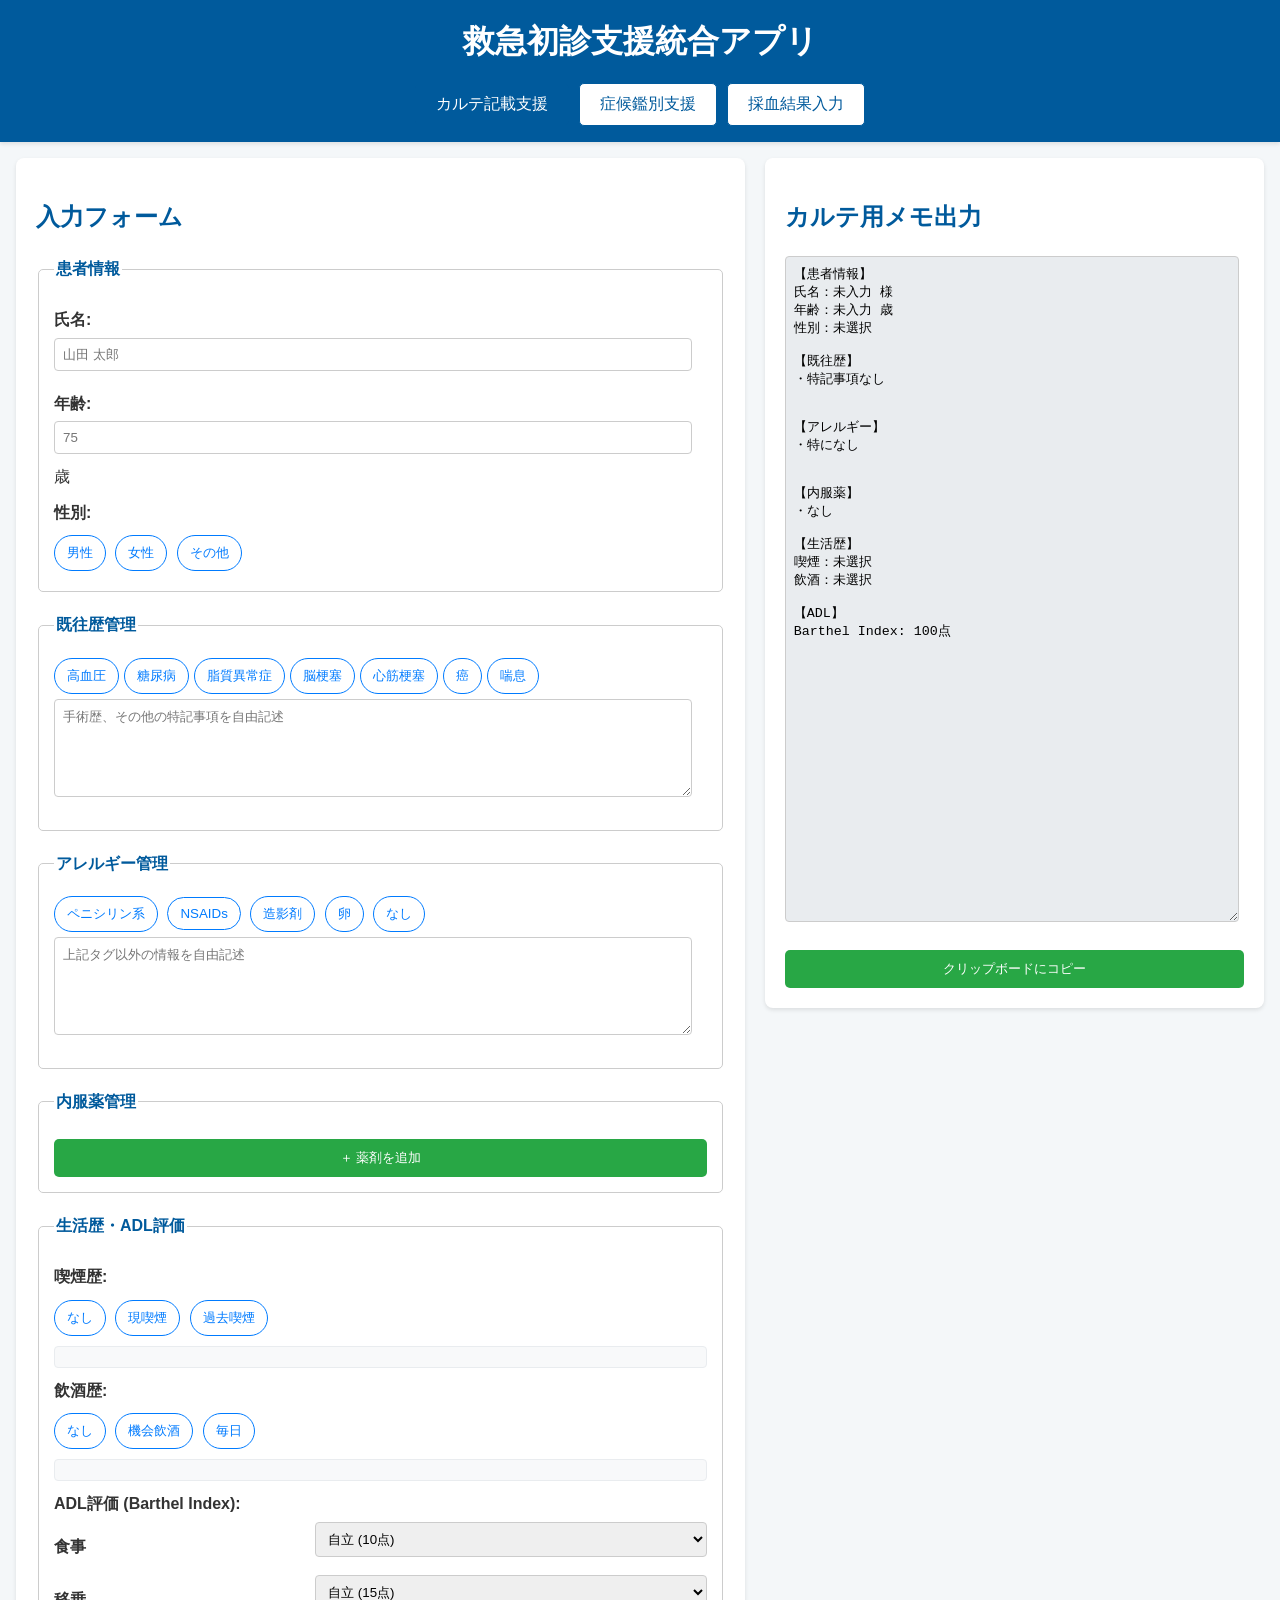
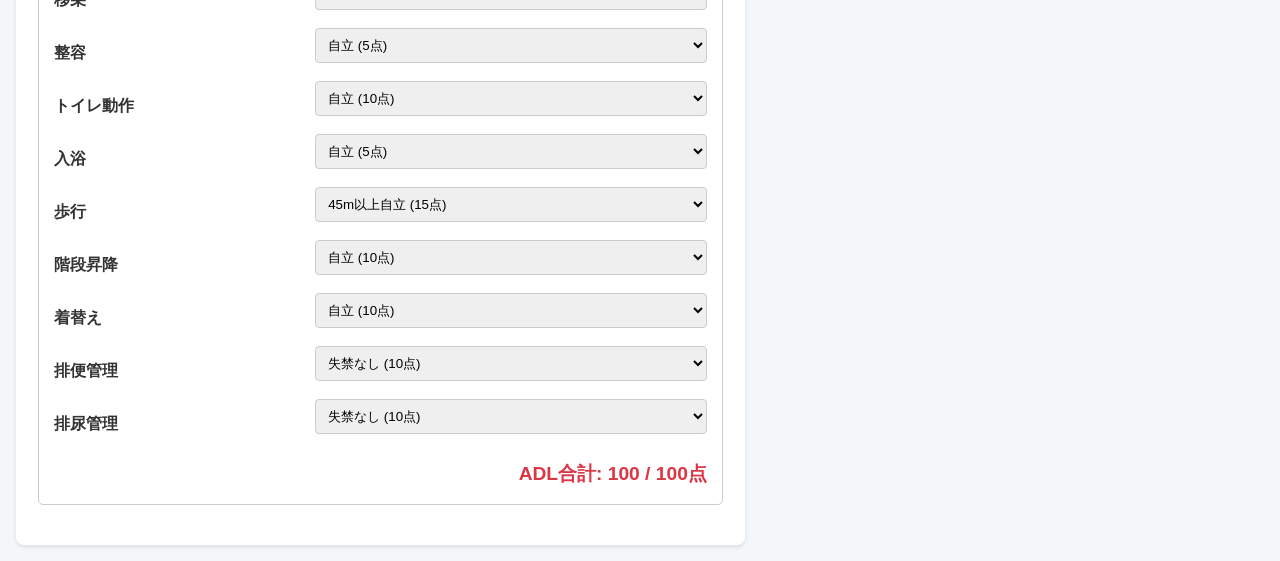
==== index.html @ 2b0d26b8 "Integrated" ====
<!DOCTYPE html>
<html lang="ja">
<head>
    <meta charset="UTF-8">
    <meta name="viewport" content="width=device-width, initial-scale=1.0">
    <title>救急初診支援統合アプリ</title>
    <link rel="stylesheet" href="style.css">
</head>
<body>
    <header class="app-header">
        <h1>救急初診支援統合アプリ</h1>
        <nav id="app-nav">
            <button class="nav-button active" data-target="app1">カルテ記載支援</button>
            <button class="nav-button" data-target="app2">症候鑑別支援</button>
            <button class="nav-button" data-target="app3">採血結果入力</button>
        </nav>
    </header>

    <main id="app-container">
        <div id="app1" class="app-content active">
            <div class="container-app1">
                <div class="input-panel">
                    <h2>入力フォーム</h2>
                    <fieldset id="patient-info">
                        <legend>患者情報</legend>
                        <label for="name">氏名:</label>
                        <input type="text" id="name" placeholder="山田 太郎">
                        <label for="age">年齢:</label>
                        <input type="number" id="age" placeholder="75"> 歳
                        <label>性別:</label>
                        <div id="gender" class="button-group">
                            <button data-value="男性">男性</button>
                            <button data-value="女性">女性</button>
                            <button data-value="その他">その他</button>
                        </div>
                    </fieldset>
                    <fieldset id="medical-history">
                        <legend>既往歴管理</legend>
                        <div id="history-tags" class="button-group"></div>
                        <textarea id="surgery-history" placeholder="手術歴、その他の特記事項を自由記述"></textarea>
                    </fieldset>
                    <fieldset id="allergies">
                        <legend>アレルギー管理</legend>
                        <div id="allergy-tags" class="button-group">
                            <button data-value="ペニシリン系">ペニシリン系</button>
                            <button data-value="NSAIDs">NSAIDs</button>
                            <button data-value="造影剤">造影剤</button>
                            <button data-value="卵">卵</button>
                            <button data-value="なし">なし</button>
                        </div>
                        <textarea id="other-allergies" placeholder="上記タグ以外の情報を自由記述"></textarea>
                    </fieldset>
                    <fieldset id="medication">
                        <legend>内服薬管理</legend>
                        <div id="med-suggestion-tags" class="button-group"></div>
                        <div id="medication-list"></div>
                        <button id="add-med-row" class="add-button">＋ 薬剤を追加</button>
                    </fieldset>
                    <fieldset id="lifestyle">
                        <legend>生活歴・ADL評価</legend>
                        <label>喫煙歴:</label>
                        <div id="smoking-status" class="button-group">
                            <button data-value="なし">なし</button>
                            <button data-value="現喫煙">現喫煙</button>
                            <button data-value="過去喫煙">過去喫煙</button>
                        </div>
                        <div id="smoking-details" class="details-area"></div>
                        <label>飲酒歴:</label>
                        <div id="drinking-status" class="button-group">
                            <button data-value="なし">なし</button>
                            <button data-value="機会飲酒">機会飲酒</button>
                            <button data-value="毎日">毎日</button>
                        </div>
                        <div id="drinking-details" class="details-area"></div>
                        <label>ADL評価 (Barthel Index):</label>
                        <div id="adl-assessment"></div>
                        <div id="adl-score" class="score-display">ADL合計: 0 / 100点</div>
                    </fieldset>
                </div>
                <div class="output-panel">
                    <h2>カルテ用メモ出力</h2>
                    <textarea id="output-memo" readonly></textarea>
                    <button id="copy-button-app1">クリップボードにコピー</button>
                </div>
            </div>
        </div>

        <div id="app2" class="app-content">
             <main class="container-app2">
                <div class="controls">
                    <label for="symptom-select">症候を選択してください (複数選択可: Ctrl/Cmd or Shift):</label>
                    <select name="symptoms" id="symptom-select" multiple></select>
                </div>
                <div id="selected-keywords-container">
                    <strong>選択済みキーワード:</strong>
                    <div id="selected-keywords-tags"></div>
                </div>
                <div id="results-container">
                    <p>データを読み込んでいます...</p>
                </div>
                <div id="record-copy-area">
                    <h2>記録・コピー用テキスト</h2>
                    <textarea id="copy-textarea" readonly placeholder="症候や鑑別疾患を選択すると、内容がここに記録されます。"></textarea>
                    <button id="copy-button-app2">クリップボードにコピー</button>
                </div>
            </main>
        </div>

        <div id="app3" class="app-content">
            <div class="container-app3">
                <form id="input-form">
                    <h2>基本情報</h2>
                    <div class="form-group basic-info">
                        <div>
                            <label for="patient-id">患者ID</label>
                            <input type="text" id="patient-id">
                        </div>
                        <div>
                            <label for="test-date">検査日</label>
                            <input type="date" id="test-date">
                        </div>
                    </div>
                    <div id="test-items-container"></div>
                    <div class="form-group">
                        <label for="memo">メモ</label>
                        <textarea id="memo" rows="3"></textarea>
                    </div>
                    <button type="submit" class="save-button">保存する</button>
                </form>
                <hr>
                <h2>保存済みデータ一覧</h2>
                <div id="data-list"></div>
            </div>
        </div>
    </main>

    <script src="main.js"></script>
</body>
</html>
---- style.css ----
/* General Styles */
:root {
    --primary-color: #005a9c;
    --border-color: #ddd;
    --bg-color: #f4f7f9;
}

body {
    font-family: -apple-system, BlinkMacSystemFont, "Segoe UI", Roboto, "Helvetica Neue", Arial, sans-serif, 'Hiragino Kaku Gothic ProN', 'Hiragino Sans', Meiryo;
    line-height: 1.6;
    color: #333;
    background-color: var(--bg-color);
    margin: 0;
}

.app-header {
    background-color: var(--primary-color);
    color: white;
    padding: 1rem;
    text-align: center;
    box-shadow: 0 2px 4px rgba(0,0,0,0.1);
}

.app-header h1 {
    margin: 0 0 1rem 0;
}

nav#app-nav {
    display: flex;
    justify-content: center;
    gap: 10px;
}

.nav-button {
    background-color: #fff;
    color: var(--primary-color);
    border: 1px solid var(--primary-color);
    padding: 10px 20px;
    border-radius: 5px;
    cursor: pointer;
    font-size: 1em;
    transition: background-color 0.3s, color 0.3s;
}

.nav-button:hover, .nav-button.active {
    background-color: var(--primary-color);
    color: #fff;
}

main#app-container {
    padding: 1rem;
    max-width: 1400px;
    margin: 0 auto;
}

.app-content {
    display: none;
    animation: fadeIn 0.5s;
}

.app-content.active {
    display: block;
}

@keyframes fadeIn {
    from { opacity: 0; }
    to { opacity: 1; }
}

/* App 1: カルテ記載支援 */
#app1 h1, #app1 h2 {
    color: #005a9c;
}

#app1 .container-app1 {
    display: flex;
    gap: 20px;
}

#app1 .input-panel, #app1 .output-panel {
    background: #fff;
    padding: 20px;
    border-radius: 8px;
    box-shadow: 0 2px 4px rgba(0,0,0,0.1);
}

#app1 .input-panel {
    width: 60%;
}

#app1 .output-panel {
    width: 40%;
    position: sticky;
    top: 20px;
    height: 90vh;
}

#app1 fieldset {
    border: 1px solid #ccc;
    border-radius: 5px;
    margin-bottom: 20px;
    padding: 15px;
}

#app1 legend {
    font-weight: bold;
    color: #005a9c;
}

#app1 label {
    display: block;
    margin: 10px 0 5px;
    font-weight: bold;
}

#app1 input[type="text"], #app1 input[type="number"], #app1 textarea, #app1 select {
    width: 95%;
    padding: 8px;
    border: 1px solid #ccc;
    border-radius: 4px;
    margin-bottom: 10px;
}

#app1 textarea {
    min-height: 80px;
    resize: vertical;
}

#app1 #output-memo {
    width: 95%;
    height: 80%;
    white-space: pre-wrap;
    background-color: #e9ecef;
}

#app1 .button-group button {
    padding: 8px 12px;
    margin: 5px 5px 5px 0;
    border: 1px solid #007bff;
    background-color: #fff;
    color: #007bff;
    border-radius: 20px;
    cursor: pointer;
    transition: background-color 0.2s, color 0.2s;
}

#app1 .button-group button.active {
    background-color: #007bff;
    color: #fff;
}

#app1 #copy-button-app1, #app1 .add-button, #app1 .delete-button {
    display: block;
    width: 100%;
    padding: 10px;
    background-color: #28a745;
    color: white;
    border: none;
    border-radius: 5px;
    cursor: pointer;
    text-align: center;
    margin-top: 10px;
}

#app1 .delete-button {
    background-color: #dc3545;
    padding: 5px 10px;
    width: auto;
}

#app1 #copy-button-app1:hover {
    background-color: #218838;
}

#app1 .med-row {
    display: flex;
    gap: 10px;
    align-items: center;
    margin-bottom: 10px;
}
#app1 .med-row input {
    flex-grow: 1;
}

#app1 .details-area {
    padding: 10px;
    background-color: #f8f9fa;
    border: 1px solid #e9ecef;
    border-radius: 4px;
    margin-top: 5px;
}

#app1 .adl-item {
    display: flex;
    justify-content: space-between;
    align-items: center;
    margin-bottom: 8px;
}
#app1 .adl-item select {
    width: 60%;
}

#app1 .score-display {
    text-align: right;
    font-size: 1.2em;
    font-weight: bold;
    margin-top: 15px;
    color: #dc3545;
}


/* App 2: 症候鑑別支援 */
#app2 {
    --secondary-color: #f0f8ff;
    --highlight-bg: #ffd700;
    --highlight-text: #000;
    --tag-bg: #e0e0e0;
    --pinned-color: #ff4500;
    --chief-complaint-color: #d32f2f;
}

#app2 .container-app2 {
    padding: 1rem;
}

#app2 .controls {
    margin-bottom: 1rem;
    background: white;
    padding: 1rem;
    border-radius: 8px;
    box-shadow: 0 2px 4px rgba(0,0,0,0.1);
}

#app2 .controls label {
    display: block;
    margin-bottom: 0.5rem;
    font-weight: bold;
}

#app2 #symptom-select {
    width: 100%;
    padding: 0.5rem;
    border: 1px solid var(--border-color);
    border-radius: 4px;
    min-height: 100px;
}

#app2 #selected-keywords-container {
    margin-bottom: 1rem;
    padding: 1rem;
    background: var(--secondary-color);
    border-radius: 8px;
    border: 1px solid #e0e8f0;
}

#app2 #selected-keywords-container strong {
    display: block;
    margin-bottom: 0.5rem;
}

#app2 #selected-keywords-tags {
    display: flex;
    flex-wrap: wrap;
    gap: 0.5rem;
}

#app2 .keyword-tag {
    background-color: var(--tag-bg);
    color: #333;
    padding: 0.3rem 0.7rem;
    border-radius: 15px;
    font-size: 0.9em;
    cursor: pointer;
    transition: background-color 0.2s;
}

#app2 .keyword-tag:hover {
    background-color: #c7c7c7;
}

#app2 .keyword-tag .remove-tag::before {
    content: ' ×';
    font-weight: bold;
    margin-left: 4px;
}

#app2 #results-container {
    display: flex;
    flex-wrap: wrap;
    gap: 1rem;
}

#app2 .symptom-group {
    background: white;
    border: 1px solid var(--border-color);
    border-radius: 8px;
    padding: 1rem;
    box-shadow: 0 2px 4px rgba(0,0,0,0.1);
    flex: 1 1 100%;
    transition: border-color 0.3s;
}

#app2 .symptom-group.primary {
    border: 2px solid var(--chief-complaint-color);
}

#app2 .symptom-group h2 {
    color: var(--primary-color);
    border-bottom: 2px solid var(--primary-color);
    padding-bottom: 0.5rem;
    margin-top: 0;
    display: flex;
    align-items: center;
    justify-content: space-between;
}

#app2 .primary-badge {
    background-color: var(--chief-complaint-color);
    color: white;
    font-size: 0.75rem;
    font-weight: bold;
    padding: 0.2rem 0.6rem;
    border-radius: 10px;
    margin-left: 1rem;
}

#app2 .disease-card {
    border: 1px solid #e0e0e0;
    border-radius: 6px;
    padding: 1rem;
    margin-bottom: 1rem;
    position: relative;
    transition: border-color 0.3s;
}

#app2 .disease-card.pinned {
    border-color: var(--pinned-color);
    border-width: 1.5px;
}

#app2 .disease-card-header {
    display: flex;
    align-items: center;
    gap: 0.5rem;
}

#app2 .disease-card h3 {
    margin: 0;
    flex-grow: 1;
}

#app2 .disease-card-header .pin-button {
    position: static;
    font-size: 1.2rem;
    order: 2;
}

#app2 .diagnosis-checkbox {
    width: 1.2rem;
    height: 1.2rem;
    cursor: pointer;
    order: 0;
}

#app2 .disease-card h4 {
    margin-top: 1rem;
    margin-bottom: 0.5rem;
    color: #555;
    border-left: 4px solid var(--border-color);
    padding-left: 8px;
}

#app2 .clickable-keyword {
    cursor: pointer;
    padding: 2px;
    border-radius: 3px;
    transition: background-color 0.2s, color 0.2s;
}

#app2 .clickable-keyword.highlighted {
    background-color: var(--highlight-bg);
    color: var(--highlight-text);
    font-weight: bold;
}

#app2 .pin-button {
    background: none;
    border: none;
    cursor: pointer;
    color: #ccc;
    transition: color 0.2s, transform 0.2s;
}

#app2 .pin-button:hover {
    transform: scale(1.2);
}

#app2 .pin-button.pinned {
    color: var(--pinned-color);
}

#app2 #record-copy-area {
    margin-top: 2rem;
    background-color: #fff;
    padding: 1.5rem;
    border-radius: 8px;
    border: 1px solid var(--border-color);
    box-shadow: 0 2px 4px rgba(0,0,0,0.1);
}

#app2 #record-copy-area h2 {
    margin-top: 0;
    color: var(--primary-color);
}

#app2 #copy-textarea {
    width: 100%;
    height: 200px;
    padding: 0.5rem;
    border: 1px solid var(--border-color);
    border-radius: 4px;
    font-family: 'Courier New', Courier, monospace;
    font-size: 0.9em;
    white-space: pre-wrap;
    background-color: #f9f9f9;
}

#app2 #copy-button-app2 {
    display: block;
    margin-top: 1rem;
    padding: 0.7rem 1.5rem;
    border: none;
    background-color: var(--primary-color);
    color: white;
    font-size: 1rem;
    font-weight: bold;
    border-radius: 4px;
    cursor: pointer;
    transition: background-color 0.2s;
}

#app2 #copy-button-app2:hover {
    background-color: #004a8c;
}

/* App 3: 採血結果入力 */
#app3 {
    --danger-color: #dc3545;
    --highlight-color: #fff3cd;
}
#app3 .container-app3 {
    max-width: 800px;
    margin: 0 auto;
    background: #fff;
    padding: 20px 30px;
    border-radius: 8px;
    box-shadow: 0 2px 10px rgba(0,0,0,0.1);
}

#app3 h2 {
    color: #333;
    border-bottom: 2px solid var(--primary-color);
    padding-bottom: 10px;
    margin-bottom: 20px;
}
#app3 .form-group {
    margin-bottom: 15px;
}
#app3 .basic-info {
    display: flex;
    gap: 20px;
}
#app3 label {
    display: block;
    font-weight: bold;
    margin-bottom: 5px;
}
#app3 input[type="text"],
#app3 input[type="date"],
#app3 input[type="number"],
#app3 textarea {
    width: 100%;
    padding: 8px;
    border: 1px solid var(--border-color);
    border-radius: 4px;
    box-sizing: border-box;
    transition: border-color 0.2s;
}
#app3 input:focus, #app3 textarea:focus {
    outline: none;
    border-color: var(--primary-color);
}
#app3 input.abnormal {
    color: var(--danger-color);
    font-weight: bold;
    background-color: var(--highlight-color);
}
#app3 .save-button {
    display: inline-block;
    background-color: var(--primary-color);
    color: #fff;
    padding: 10px 20px;
    border: none;
    border-radius: 4px;
    cursor: pointer;
    font-size: 1em;
    transition: background-color 0.2s;
}
#app3 .save-button:hover {
    background-color: #0056b3;
}
#app3 .category-grid {
    display: grid;
    grid-template-columns: repeat(auto-fill, minmax(120px, 1fr));
    gap: 15px;
    margin-bottom: 20px;
}
#app3 .item-group {
    display: flex;
    flex-direction: column;
}
#app3 .reference-value {
    font-size: 0.8em;
    color: #666;
    text-align: center;
    margin-top: 2px;
}
#app3 .accordion-header {
    background-color: #f1f1f1;
    cursor: pointer;
    padding: 12px;
    width: 100%;
    border: none;
    text-align: left;
    outline: none;
    font-size: 1.1em;
    font-weight: bold;
    transition: background-color 0.2s;
    margin-top: 20px;
    border-radius: 4px;
}
#app3 .accordion-header:hover {
    background-color: #e0e0e0;
}
#app3 .accordion-header::before {
    content: '▶ ';
    font-size: 0.9em;
    transition: transform 0.2s;
}
#app3 .accordion-header.active::before {
    transform: rotate(90deg);
}
#app3 .accordion-content {
    padding: 18px;
    background-color: white;
    max-height: 0;
    overflow: hidden;
    transition: max-height 0.2s ease-out;
    border-left: 1px solid var(--border-color);
    border-right: 1px solid var(--border-color);
    border-bottom: 1px solid var(--border-color);
}
#app3 .data-record {
    border: 1px solid var(--border-color);
    border-radius: 5px;
    padding: 15px;
    margin-bottom: 15px;
    position: relative;
}
#app3 .data-record h3 {
    margin-top: 0;
    font-size: 1.1em;
}
#app3 .data-record-grid {
    display: grid;
    grid-template-columns: repeat(auto-fit, minmax(200px, 1fr));
    gap: 10px;
}
#app3 .delete-button {
    position: absolute;
    top: 10px;
    right: 10px;
    background: var(--danger-color);
    color: white;
    border: none;
    border-radius: 50%;
    width: 24px;
    height: 24px;
    cursor: pointer;
    font-weight: bold;
    line-height: 24px;
    text-align: center;
}
@media (max-width: 600px) {
    #app1 .container-app1, #app3 .basic-info {
        flex-direction: column;
    }
    #app1 .input-panel, #app1 .output-panel {
        width: 100%;
    }
}
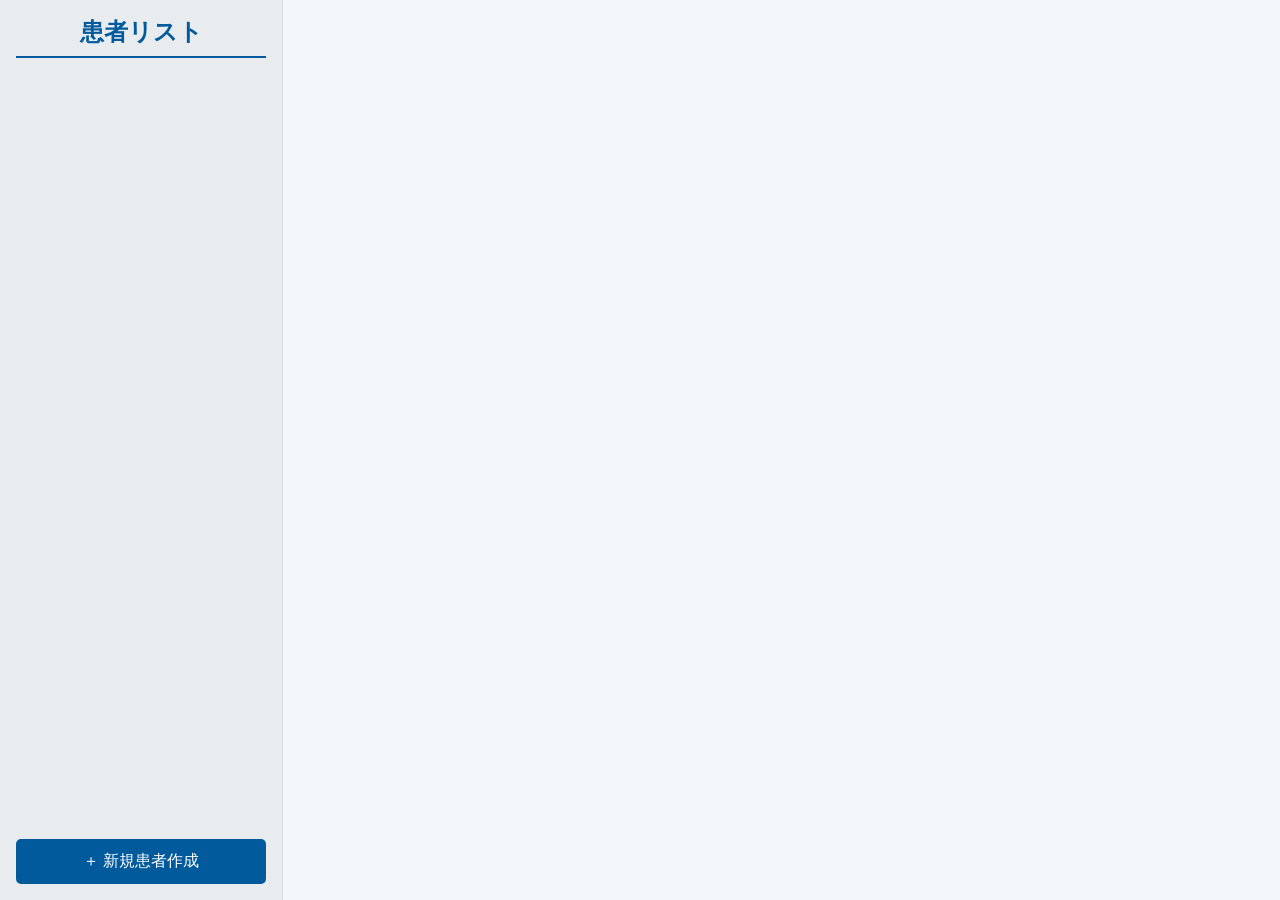
==== commit c59463fa: "カルテテンプレ読み込み後テストコード" ====
--- a/index.html
+++ b/index.html
@@ -7,132 +7,221 @@
     <link rel="stylesheet" href="style.css">
 </head>
 <body>
-    <header class="app-header">
-        <h1>救急初診支援統合アプリ</h1>
-        <nav id="app-nav">
-            <button class="nav-button active" data-target="app1">カルテ記載支援</button>
-            <button class="nav-button" data-target="app2">症候鑑別支援</button>
-            <button class="nav-button" data-target="app3">採血結果入力</button>
-        </nav>
-    </header>
-
-    <main id="app-container">
-        <div id="app1" class="app-content active">
-            <div class="container-app1">
-                <div class="input-panel">
-                    <h2>入力フォーム</h2>
-                    <fieldset id="patient-info">
-                        <legend>患者情報</legend>
-                        <label for="name">氏名:</label>
-                        <input type="text" id="name" placeholder="山田 太郎">
-                        <label for="age">年齢:</label>
-                        <input type="number" id="age" placeholder="75"> 歳
-                        <label>性別:</label>
-                        <div id="gender" class="button-group">
-                            <button data-value="男性">男性</button>
-                            <button data-value="女性">女性</button>
-                            <button data-value="その他">その他</button>
-                        </div>
-                    </fieldset>
-                    <fieldset id="medical-history">
-                        <legend>既往歴管理</legend>
-                        <div id="history-tags" class="button-group"></div>
-                        <textarea id="surgery-history" placeholder="手術歴、その他の特記事項を自由記述"></textarea>
-                    </fieldset>
-                    <fieldset id="allergies">
-                        <legend>アレルギー管理</legend>
-                        <div id="allergy-tags" class="button-group">
-                            <button data-value="ペニシリン系">ペニシリン系</button>
-                            <button data-value="NSAIDs">NSAIDs</button>
-                            <button data-value="造影剤">造影剤</button>
-                            <button data-value="卵">卵</button>
-                            <button data-value="なし">なし</button>
-                        </div>
-                        <textarea id="other-allergies" placeholder="上記タグ以外の情報を自由記述"></textarea>
-                    </fieldset>
-                    <fieldset id="medication">
-                        <legend>内服薬管理</legend>
-                        <div id="med-suggestion-tags" class="button-group"></div>
-                        <div id="medication-list"></div>
-                        <button id="add-med-row" class="add-button">＋ 薬剤を追加</button>
-                    </fieldset>
-                    <fieldset id="lifestyle">
-                        <legend>生活歴・ADL評価</legend>
-                        <label>喫煙歴:</label>
-                        <div id="smoking-status" class="button-group">
-                            <button data-value="なし">なし</button>
-                            <button data-value="現喫煙">現喫煙</button>
-                            <button data-value="過去喫煙">過去喫煙</button>
-                        </div>
-                        <div id="smoking-details" class="details-area"></div>
-                        <label>飲酒歴:</label>
-                        <div id="drinking-status" class="button-group">
-                            <button data-value="なし">なし</button>
-                            <button data-value="機会飲酒">機会飲酒</button>
-                            <button data-value="毎日">毎日</button>
-                        </div>
-                        <div id="drinking-details" class="details-area"></div>
-                        <label>ADL評価 (Barthel Index):</label>
-                        <div id="adl-assessment"></div>
-                        <div id="adl-score" class="score-display">ADL合計: 0 / 100点</div>
-                    </fieldset>
-                </div>
-                <div class="output-panel">
-                    <h2>カルテ用メモ出力</h2>
-                    <textarea id="output-memo" readonly></textarea>
-                    <button id="copy-button-app1">クリップボードにコピー</button>
+    <div class="app-container">
+        <aside class="sidebar">
+            <h2>患者リスト</h2>
+            <div id="patient-list"></div>
+            <button id="new-patient-btn" class="sidebar-btn">＋ 新規患者作成</button>
+        </aside>
+
+        <main class="main-content">
+            <header class="main-header">
+                <h1 id="current-patient-name">患者を選択してください</h1>
+                <nav id="app-nav">
+                    <button class="nav-button active" data-target="app-chart">カルテ (S/O/A/P)</button>
+                    <button class="nav-button" data-target="app-exam">身体所見</button>
+                    <button class="nav-button" data-target="app-diagnosis">症候鑑別</button>
+                    <button class="nav-button" data-target="app-lab">検査結果</button>
+                </nav>
+            </header>
+
+            <div id="app-contents">
+                <div id="app-chart" class="app-content active">
+                    <div class="content-wrapper">
+                        <div class="form-grid">
+                            <fieldset>
+                                <legend>S) 主観的情報</legend>
+                                <div class="form-group">
+                                    <label for="patient-id">患者ID:</label>
+                                    <input type="text" id="patient-id" data-key="id">
+                                    <label for="patient-name">氏名:</label>
+                                    <input type="text" id="patient-name" data-key="name" placeholder="山田 太郎">
+                                    <label for="patient-age">年齢:</label>
+                                    <input type="number" id="patient-age" data-key="age" placeholder="75">
+                                    <label>性別:</label>
+                                    <div id="gender" class="button-group" data-key="gender">
+                                        <button data-value="男性">男性</button>
+                                        <button data-value="女性">女性</button>
+                                    </div>
+                                </div>
+                                <div class="form-group">
+                                    <label for="cc">主訴 (CC):</label>
+                                    <input type="text" id="cc" data-key="cc" placeholder="胸痛">
+                                </div>
+                                <div class="form-group">
+                                    <label for="pi">現病歴 (PI):</label>
+                                    <textarea id="pi" data-key="pi" rows="5" placeholder="いつから、どのように..."></textarea>
+                                </div>
+                                <fieldset>
+                                    <legend>OPQRST (痛みの評価)</legend>
+                                    <label>Onset (発症様式):</label> <input type="text" data-key="opqrst.onset">
+                                    <label>Palliative/Provocative (寛解・増悪因子):</label> <input type="text" data-key="opqrst.pp">
+                                    <label>Quality (性状):</label> <input type="text" data-key="opqrst.quality">
+                                    <label>Region/Radiation (部位・放散):</label> <input type="text" data-key="opqrst.rr">
+                                    <label>Severity (強さ):</label> <input type="text" data-key="opqrst.severity">
+                                    <label>Time course (時間経過):</label> <input type="text" data-key="opqrst.time">
+                                </fieldset>
+                                <div class="form-group">
+                                    <label>既往歴 (PMH):</label>
+                                    <div id="history-tags" class="button-group" data-key="pmh"></div>
+                                    <textarea id="surgery-history" data-key="pmh_text" placeholder="手術歴、その他の特記事項"></textarea>
+                                </div>
+                                <div class="form-group">
+                                    <label>内服薬 (Medications):</label>
+                                    <div id="med-suggestion-tags" class="button-group"></div>
+                                    <div id="medication-list"></div>
+                                    <button id="add-med-row" class="add-button">＋ 薬剤を追加</button>
+                                </div>
+                                 <div class="form-group">
+                                    <label>アレルギー (Allergies):</label>
+                                     <div id="allergy-tags" class="button-group" data-key="allergies">
+                                        <button data-value="ペニシリン系">ペニシリン系</button>
+                                        <button data-value="NSAIDs">NSAIDs</button>
+                                        <button data-value="造影剤">造影剤</button>
+                                        <button data-value="卵">卵</button>
+                                        <button data-value="なし">なし</button>
+                                     </div>
+                                    <textarea data-key="allergies_text" placeholder="上記以外の情報"></textarea>
+                                </div>
+                                <div class="form-group">
+                                     <label>生活歴 (Social History):</label>
+                                     <input type="text" data-key="social.occupation" placeholder="職業">
+                                     <input type="text" data-key="social.exercise" placeholder="運動習慣">
+                                     <p>喫煙:</p><div id="smoking-status" class="button-group" data-key="social.smoking"> <button data-value="なし">なし</button> <button data-value="現喫煙">現喫煙</button> <button data-value="過去喫煙">過去喫煙</button></div>
+                                     <p>飲酒:</p><div id="drinking-status" class="button-group" data-key="social.drinking"> <button data-value="なし">なし</button> <button data-value="機会飲酒">機会飲酒</button> <button data-value="毎日">毎日</button></div>
+                                 </div>
+                                 <div class="form-group">
+                                     <label>家族歴 (Family History):</label>
+                                     <textarea data-key="family_history" rows="3"></textarea>
+                                 </div>
+                            </fieldset>
+                            <fieldset>
+                                <legend>O) 客観的情報</legend>
+                                <fieldset>
+                                    <legend>Vital Signs</legend>
+                                    BT: <input type="number" step="0.1" data-key="vitals.bt"> ℃
+                                    PR/HR: <input type="number" data-key="vitals.hr"> bpm
+                                    BP: <input type="number" data-key="vitals.bp_s"> / <input type="number" data-key="vitals.bp_d"> mmHg
+                                    RR: <input type="number" data-key="vitals.rr"> /min
+                                    SpO2: <input type="number" data-key="vitals.spo2"> %
+                                </fieldset>
+                                <fieldset>
+                                    <legend>Consciousness</legend>
+                                    JCS: <input type="text" data-key="consciousness.jcs">
+                                    GCS: <input type="text" data-key="consciousness.gcs" placeholder="E_V_M_">
+                                </fieldset>
+                                <fieldset>
+                                    <legend>Physical Info</legend>
+                                    身長: <input type="number" data-key="physical.height"> cm
+                                    体重: <input type="number" data-key="physical.weight"> kg
+                                </fieldset>
+                                <fieldset>
+                                    <legend>ADL</legend>
+                                    <div id="adl-assessment"></div>
+                                    <div id="adl-score" class="score-display">ADL合計: 0 / 100点</div>
+                                </fieldset>
+                            </fieldset>
+                            <fieldset>
+                                <legend>A) 評価</legend>
+                                <label>トリアージ:</label>
+                                <div class="button-group" data-key="triage">
+                                    <button data-value="緊急">緊急</button>
+                                    <button data-value="準緊急">準緊急</button>
+                                    <button data-value="待機可能">待機可能</button>
+                                </div>
+                                <label>鑑別疾患:</label>
+                                <div id="assessment-diagnosis" class="output-box">（症候鑑別画面で選択）</div>
+                            </fieldset>
+                             <fieldset>
+                                <legend>P) 計画</legend>
+                                <label>治療計画:</label>
+                                <textarea data-key="plan.treatment" rows="4"></textarea>
+                                <label>追加検査計画:</label>
+                                <textarea data-key="plan.tests" rows="3"></textarea>
+                            </fieldset>
+                        </div>
+                        <div class="output-area">
+                            <h2>カルテ出力プレビュー</h2>
+                            <textarea id="final-chart-output" readonly></textarea>
+                            <button id="copy-chart-btn" class="action-btn">クリップボードにコピー</button>
+                        </div>
+                    </div>
+                </div>
+
+                <div id="app-exam" class="app-content">
+                     <h2>身体所見 (Head-to-Toe)</h2>
+                     <div class="exam-grid">
+                        <fieldset>
+                            <legend>ABCDE Approach</legend>
+                            <label>Airway:</label> <textarea data-key="exam.abcde.a" rows="2"></textarea>
+                            <label>Breathing:</label> <textarea data-key="exam.abcde.b" rows="2"></textarea>
+                            <label>Circulation:</label> <textarea data-key="exam.abcde.c" rows="2"></textarea>
+                            <label>Disability:</label> <textarea data-key="exam.abcde.d" rows="2"></textarea>
+                            <label>Exposure:</label> <textarea data-key="exam.abcde.e" rows="2"></textarea>
+                        </fieldset>
+                        <fieldset>
+                            <legend>頭頸部 (Head & Neck)</legend>
+                            <textarea data-key="exam.head" rows="4"></textarea>
+                        </fieldset>
+                        <fieldset>
+                            <legend>胸部 (Chest)</legend>
+                            <textarea data-key="exam.chest" rows="4"></textarea>
+                        </fieldset>
+                        <fieldset>
+                            <legend>腹部 (Abdomen)</legend>
+                            <textarea data-key="exam.abdomen" rows="4"></textarea>
+                        </fieldset>
+                        <fieldset>
+                            <legend>四肢 (Extremities)</legend>
+                            <textarea data-key="exam.extremities" rows="4"></textarea>
+                        </fieldset>
+                        <fieldset>
+                            <legend>その他 (Others)</legend>
+                            <textarea data-key="exam.others" rows="4"></textarea>
+                        </fieldset>
+                     </div>
+                </div>
+
+                <div id="app-diagnosis" class="app-content">
+                    <div class="controls">
+                        <label for="symptom-select">症候を選択してください (複数選択可: Ctrl/Cmd or Shift):</label>
+                        <select id="symptom-select" multiple></select>
+                    </div>
+                    <div id="selected-keywords-container">
+                        <strong>選択済みキーワード:</strong>
+                        <div id="selected-keywords-tags"></div>
+                    </div>
+                    <div id="results-container"></div>
+                </div>
+
+                <div id="app-lab" class="app-content">
+                    <div class="lab-container">
+                        <div class="lab-input-area">
+                            <h2>新規検査結果入力</h2>
+                             <nav id="lab-nav">
+                                <button class="lab-nav-button active" data-target="lab-blood">採血</button>
+                                <button class="lab-nav-button" data-target="lab-urine">尿</button>
+                                <button class="lab-nav-button" data-target="lab-ecg">心電図</button>
+                                <button class="lab-nav-button" data-target="lab-imaging">画像</button>
+                            </nav>
+                            <input type="date" id="lab-date">
+                            <div id="lab-blood" class="lab-content active">
+                                <div id="test-items-container"></div>
+                            </div>
+                             <div id="lab-urine" class="lab-content"><textarea placeholder="尿検査所見..."></textarea></div>
+                            <div id="lab-ecg" class="lab-content"><textarea placeholder="心電図所見..."></textarea></div>
+                            <div id="lab-imaging" class="lab-content"><textarea placeholder="画像所見..."></textarea></div>
+                            <button id="save-lab-btn" class="action-btn">この検査結果を保存</button>
+                        </div>
+                        <div class="lab-history-area">
+                            <h2>保存済み検査一覧</h2>
+                            <div id="lab-history-list"></div>
+                        </div>
+                    </div>
                 </div>
             </div>
-        </div>
-
-        <div id="app2" class="app-content">
-             <main class="container-app2">
-                <div class="controls">
-                    <label for="symptom-select">症候を選択してください (複数選択可: Ctrl/Cmd or Shift):</label>
-                    <select name="symptoms" id="symptom-select" multiple></select>
-                </div>
-                <div id="selected-keywords-container">
-                    <strong>選択済みキーワード:</strong>
-                    <div id="selected-keywords-tags"></div>
-                </div>
-                <div id="results-container">
-                    <p>データを読み込んでいます...</p>
-                </div>
-                <div id="record-copy-area">
-                    <h2>記録・コピー用テキスト</h2>
-                    <textarea id="copy-textarea" readonly placeholder="症候や鑑別疾患を選択すると、内容がここに記録されます。"></textarea>
-                    <button id="copy-button-app2">クリップボードにコピー</button>
-                </div>
-            </main>
-        </div>
-
-        <div id="app3" class="app-content">
-            <div class="container-app3">
-                <form id="input-form">
-                    <h2>基本情報</h2>
-                    <div class="form-group basic-info">
-                        <div>
-                            <label for="patient-id">患者ID</label>
-                            <input type="text" id="patient-id">
-                        </div>
-                        <div>
-                            <label for="test-date">検査日</label>
-                            <input type="date" id="test-date">
-                        </div>
-                    </div>
-                    <div id="test-items-container"></div>
-                    <div class="form-group">
-                        <label for="memo">メモ</label>
-                        <textarea id="memo" rows="3"></textarea>
-                    </div>
-                    <button type="submit" class="save-button">保存する</button>
-                </form>
-                <hr>
-                <h2>保存済みデータ一覧</h2>
-                <div id="data-list"></div>
-            </div>
-        </div>
-    </main>
+        </main>
+    </div>
 
     <script src="main.js"></script>
 </body>
--- a/style.css
+++ b/style.css
@@ -1,601 +1,206 @@
-/* General Styles */
+/* ===== 基本スタイルとレイアウト ===== */
 :root {
     --primary-color: #005a9c;
     --border-color: #ddd;
     --bg-color: #f4f7f9;
+    --sidebar-bg: #e9ecef;
+    --danger-color: #dc3545;
+    --highlight-color: #fff3cd;
 }
 
 body {
     font-family: -apple-system, BlinkMacSystemFont, "Segoe UI", Roboto, "Helvetica Neue", Arial, sans-serif, 'Hiragino Kaku Gothic ProN', 'Hiragino Sans', Meiryo;
-    line-height: 1.6;
+    margin: 0;
+    background-color: var(--bg-color);
     color: #333;
-    background-color: var(--bg-color);
-    margin: 0;
-}
-
-.app-header {
+}
+
+.app-container {
+    display: flex;
+    height: 100vh;
+}
+
+/* ===== サイドバー (患者リスト) ===== */
+.sidebar {
+    width: 250px;
+    background-color: var(--sidebar-bg);
+    padding: 1rem;
+    display: flex;
+    flex-direction: column;
+    border-right: 1px solid var(--border-color);
+}
+.sidebar h2 {
+    text-align: center;
+    margin-top: 0;
+    color: var(--primary-color);
+    border-bottom: 2px solid var(--primary-color);
+    padding-bottom: 0.5rem;
+}
+#patient-list {
+    flex-grow: 1;
+    overflow-y: auto;
+}
+.patient-item {
+    padding: 10px;
+    border-bottom: 1px solid var(--border-color);
+    cursor: pointer;
+    transition: background-color 0.2s;
+    border-radius: 4px;
+    margin-bottom: 5px;
+}
+.patient-item:hover {
+    background-color: #d8dee4;
+}
+.patient-item.active {
     background-color: var(--primary-color);
     color: white;
-    padding: 1rem;
-    text-align: center;
-    box-shadow: 0 2px 4px rgba(0,0,0,0.1);
-}
-
-.app-header h1 {
-    margin: 0 0 1rem 0;
-}
-
-nav#app-nav {
-    display: flex;
-    justify-content: center;
-    gap: 10px;
-}
-
-.nav-button {
-    background-color: #fff;
-    color: var(--primary-color);
-    border: 1px solid var(--primary-color);
-    padding: 10px 20px;
-    border-radius: 5px;
-    cursor: pointer;
-    font-size: 1em;
-    transition: background-color 0.3s, color 0.3s;
-}
-
-.nav-button:hover, .nav-button.active {
+    font-weight: bold;
+}
+.sidebar-btn {
+    padding: 12px;
     background-color: var(--primary-color);
-    color: #fff;
-}
-
-main#app-container {
-    padding: 1rem;
-    max-width: 1400px;
-    margin: 0 auto;
-}
-
-.app-content {
-    display: none;
-    animation: fadeIn 0.5s;
-}
-
-.app-content.active {
-    display: block;
-}
-
-@keyframes fadeIn {
-    from { opacity: 0; }
-    to { opacity: 1; }
-}
-
-/* App 1: カルテ記載支援 */
-#app1 h1, #app1 h2 {
-    color: #005a9c;
-}
-
-#app1 .container-app1 {
-    display: flex;
-    gap: 20px;
-}
-
-#app1 .input-panel, #app1 .output-panel {
-    background: #fff;
-    padding: 20px;
-    border-radius: 8px;
-    box-shadow: 0 2px 4px rgba(0,0,0,0.1);
-}
-
-#app1 .input-panel {
-    width: 60%;
-}
-
-#app1 .output-panel {
-    width: 40%;
-    position: sticky;
-    top: 20px;
-    height: 90vh;
-}
-
-#app1 fieldset {
-    border: 1px solid #ccc;
-    border-radius: 5px;
-    margin-bottom: 20px;
-    padding: 15px;
-}
-
-#app1 legend {
-    font-weight: bold;
-    color: #005a9c;
-}
-
-#app1 label {
-    display: block;
-    margin: 10px 0 5px;
-    font-weight: bold;
-}
-
-#app1 input[type="text"], #app1 input[type="number"], #app1 textarea, #app1 select {
-    width: 95%;
-    padding: 8px;
-    border: 1px solid #ccc;
-    border-radius: 4px;
-    margin-bottom: 10px;
-}
-
-#app1 textarea {
-    min-height: 80px;
-    resize: vertical;
-}
-
-#app1 #output-memo {
-    width: 95%;
-    height: 80%;
-    white-space: pre-wrap;
-    background-color: #e9ecef;
-}
-
-#app1 .button-group button {
-    padding: 8px 12px;
-    margin: 5px 5px 5px 0;
-    border: 1px solid #007bff;
-    background-color: #fff;
-    color: #007bff;
-    border-radius: 20px;
-    cursor: pointer;
-    transition: background-color 0.2s, color 0.2s;
-}
-
-#app1 .button-group button.active {
-    background-color: #007bff;
-    color: #fff;
-}
-
-#app1 #copy-button-app1, #app1 .add-button, #app1 .delete-button {
-    display: block;
-    width: 100%;
-    padding: 10px;
-    background-color: #28a745;
     color: white;
     border: none;
     border-radius: 5px;
     cursor: pointer;
-    text-align: center;
-    margin-top: 10px;
-}
-
-#app1 .delete-button {
-    background-color: #dc3545;
-    padding: 5px 10px;
-    width: auto;
-}
-
-#app1 #copy-button-app1:hover {
-    background-color: #218838;
-}
-
-#app1 .med-row {
-    display: flex;
-    gap: 10px;
-    align-items: center;
-    margin-bottom: 10px;
-}
-#app1 .med-row input {
+    font-size: 1em;
+    margin-top: 1rem;
+}
+
+/* ===== メインコンテンツエリア ===== */
+.main-content {
     flex-grow: 1;
-}
-
-#app1 .details-area {
-    padding: 10px;
+    display: flex;
+    flex-direction: column;
+    overflow: hidden;
+}
+.main-header {
+    padding: 1rem;
+    background: #fff;
+    border-bottom: 1px solid var(--border-color);
+    box-shadow: 0 2px 4px rgba(0,0,0,0.05);
+}
+.main-header h1 {
+    margin: 0 0 1rem 0;
+    font-size: 1.5em;
+}
+#app-nav, #lab-nav {
+    display: flex;
+    gap: 5px;
+}
+.nav-button, .lab-nav-button {
+    padding: 8px 15px;
+    border: 1px solid var(--border-color);
     background-color: #f8f9fa;
-    border: 1px solid #e9ecef;
-    border-radius: 4px;
-    margin-top: 5px;
-}
-
-#app1 .adl-item {
-    display: flex;
-    justify-content: space-between;
-    align-items: center;
-    margin-bottom: 8px;
-}
-#app1 .adl-item select {
-    width: 60%;
-}
-
-#app1 .score-display {
-    text-align: right;
-    font-size: 1.2em;
+    border-radius: 5px 5px 0 0;
+    cursor: pointer;
+}
+.nav-button.active, .lab-nav-button.active {
+    background-color: white;
+    border-bottom-color: white;
+    color: var(--primary-color);
     font-weight: bold;
-    margin-top: 15px;
-    color: #dc3545;
-}
-
-
-/* App 2: 症候鑑別支援 */
-#app2 {
-    --secondary-color: #f0f8ff;
-    --highlight-bg: #ffd700;
-    --highlight-text: #000;
-    --tag-bg: #e0e0e0;
-    --pinned-color: #ff4500;
-    --chief-complaint-color: #d32f2f;
-}
-
-#app2 .container-app2 {
-    padding: 1rem;
-}
-
-#app2 .controls {
+}
+#app-contents {
+    flex-grow: 1;
+    overflow-y: auto;
+    padding: 1rem;
+}
+.app-content, .lab-content {
+    display: none;
+}
+.app-content.active, .lab-content.active {
+    display: block;
+    animation: fadeIn 0.3s;
+}
+@keyframes fadeIn {
+    from { opacity: 0; } to { opacity: 1; }
+}
+
+/* ===== 汎用フォーム要素スタイル ===== */
+fieldset {
+    border: 1px solid var(--border-color);
+    border-radius: 5px;
     margin-bottom: 1rem;
-    background: white;
-    padding: 1rem;
-    border-radius: 8px;
-    box-shadow: 0 2px 4px rgba(0,0,0,0.1);
-}
-
-#app2 .controls label {
-    display: block;
-    margin-bottom: 0.5rem;
+    padding: 1rem;
+}
+legend {
     font-weight: bold;
-}
-
-#app2 #symptom-select {
-    width: 100%;
-    padding: 0.5rem;
-    border: 1px solid var(--border-color);
-    border-radius: 4px;
-    min-height: 100px;
-}
-
-#app2 #selected-keywords-container {
-    margin-bottom: 1rem;
-    padding: 1rem;
-    background: var(--secondary-color);
-    border-radius: 8px;
-    border: 1px solid #e0e8f0;
-}
-
-#app2 #selected-keywords-container strong {
-    display: block;
-    margin-bottom: 0.5rem;
-}
-
-#app2 #selected-keywords-tags {
-    display: flex;
-    flex-wrap: wrap;
-    gap: 0.5rem;
-}
-
-#app2 .keyword-tag {
-    background-color: var(--tag-bg);
-    color: #333;
-    padding: 0.3rem 0.7rem;
-    border-radius: 15px;
-    font-size: 0.9em;
-    cursor: pointer;
-    transition: background-color 0.2s;
-}
-
-#app2 .keyword-tag:hover {
-    background-color: #c7c7c7;
-}
-
-#app2 .keyword-tag .remove-tag::before {
-    content: ' ×';
-    font-weight: bold;
-    margin-left: 4px;
-}
-
-#app2 #results-container {
-    display: flex;
-    flex-wrap: wrap;
-    gap: 1rem;
-}
-
-#app2 .symptom-group {
-    background: white;
-    border: 1px solid var(--border-color);
-    border-radius: 8px;
-    padding: 1rem;
-    box-shadow: 0 2px 4px rgba(0,0,0,0.1);
-    flex: 1 1 100%;
-    transition: border-color 0.3s;
-}
-
-#app2 .symptom-group.primary {
-    border: 2px solid var(--chief-complaint-color);
-}
-
-#app2 .symptom-group h2 {
     color: var(--primary-color);
-    border-bottom: 2px solid var(--primary-color);
-    padding-bottom: 0.5rem;
-    margin-top: 0;
-    display: flex;
-    align-items: center;
-    justify-content: space-between;
-}
-
-#app2 .primary-badge {
-    background-color: var(--chief-complaint-color);
-    color: white;
-    font-size: 0.75rem;
-    font-weight: bold;
-    padding: 0.2rem 0.6rem;
-    border-radius: 10px;
-    margin-left: 1rem;
-}
-
-#app2 .disease-card {
-    border: 1px solid #e0e0e0;
-    border-radius: 6px;
-    padding: 1rem;
-    margin-bottom: 1rem;
-    position: relative;
-    transition: border-color 0.3s;
-}
-
-#app2 .disease-card.pinned {
-    border-color: var(--pinned-color);
-    border-width: 1.5px;
-}
-
-#app2 .disease-card-header {
-    display: flex;
-    align-items: center;
-    gap: 0.5rem;
-}
-
-#app2 .disease-card h3 {
-    margin: 0;
-    flex-grow: 1;
-}
-
-#app2 .disease-card-header .pin-button {
-    position: static;
-    font-size: 1.2rem;
-    order: 2;
-}
-
-#app2 .diagnosis-checkbox {
-    width: 1.2rem;
-    height: 1.2rem;
-    cursor: pointer;
-    order: 0;
-}
-
-#app2 .disease-card h4 {
-    margin-top: 1rem;
-    margin-bottom: 0.5rem;
-    color: #555;
-    border-left: 4px solid var(--border-color);
-    padding-left: 8px;
-}
-
-#app2 .clickable-keyword {
-    cursor: pointer;
-    padding: 2px;
-    border-radius: 3px;
-    transition: background-color 0.2s, color 0.2s;
-}
-
-#app2 .clickable-keyword.highlighted {
-    background-color: var(--highlight-bg);
-    color: var(--highlight-text);
-    font-weight: bold;
-}
-
-#app2 .pin-button {
-    background: none;
-    border: none;
-    cursor: pointer;
-    color: #ccc;
-    transition: color 0.2s, transform 0.2s;
-}
-
-#app2 .pin-button:hover {
-    transform: scale(1.2);
-}
-
-#app2 .pin-button.pinned {
-    color: var(--pinned-color);
-}
-
-#app2 #record-copy-area {
-    margin-top: 2rem;
-    background-color: #fff;
-    padding: 1.5rem;
-    border-radius: 8px;
-    border: 1px solid var(--border-color);
-    box-shadow: 0 2px 4px rgba(0,0,0,0.1);
-}
-
-#app2 #record-copy-area h2 {
-    margin-top: 0;
-    color: var(--primary-color);
-}
-
-#app2 #copy-textarea {
-    width: 100%;
-    height: 200px;
-    padding: 0.5rem;
-    border: 1px solid var(--border-color);
-    border-radius: 4px;
-    font-family: 'Courier New', Courier, monospace;
-    font-size: 0.9em;
-    white-space: pre-wrap;
-    background-color: #f9f9f9;
-}
-
-#app2 #copy-button-app2 {
-    display: block;
-    margin-top: 1rem;
-    padding: 0.7rem 1.5rem;
-    border: none;
-    background-color: var(--primary-color);
-    color: white;
-    font-size: 1rem;
-    font-weight: bold;
-    border-radius: 4px;
-    cursor: pointer;
-    transition: background-color 0.2s;
-}
-
-#app2 #copy-button-app2:hover {
-    background-color: #004a8c;
-}
-
-/* App 3: 採血結果入力 */
-#app3 {
-    --danger-color: #dc3545;
-    --highlight-color: #fff3cd;
-}
-#app3 .container-app3 {
-    max-width: 800px;
-    margin: 0 auto;
-    background: #fff;
-    padding: 20px 30px;
-    border-radius: 8px;
-    box-shadow: 0 2px 10px rgba(0,0,0,0.1);
-}
-
-#app3 h2 {
-    color: #333;
-    border-bottom: 2px solid var(--primary-color);
-    padding-bottom: 10px;
-    margin-bottom: 20px;
-}
-#app3 .form-group {
-    margin-bottom: 15px;
-}
-#app3 .basic-info {
-    display: flex;
-    gap: 20px;
-}
-#app3 label {
-    display: block;
-    font-weight: bold;
-    margin-bottom: 5px;
-}
-#app3 input[type="text"],
-#app3 input[type="date"],
-#app3 input[type="number"],
-#app3 textarea {
+    font-size: 1.1em;
+}
+input[type="text"], input[type="number"], input[type="date"], textarea, select {
     width: 100%;
     padding: 8px;
     border: 1px solid var(--border-color);
     border-radius: 4px;
     box-sizing: border-box;
-    transition: border-color 0.2s;
-}
-#app3 input:focus, #app3 textarea:focus {
-    outline: none;
-    border-color: var(--primary-color);
-}
-#app3 input.abnormal {
-    color: var(--danger-color);
-    font-weight: bold;
-    background-color: var(--highlight-color);
-}
-#app3 .save-button {
-    display: inline-block;
-    background-color: var(--primary-color);
+    margin-bottom: 10px;
+}
+textarea { resize: vertical; }
+.button-group button {
+    padding: 6px 12px;
+    margin: 2px;
+    border: 1px solid #007bff;
+    background-color: #fff;
+    color: #007bff;
+    border-radius: 20px;
+    cursor: pointer;
+}
+.button-group button.active {
+    background-color: #007bff;
     color: #fff;
-    padding: 10px 20px;
+}
+.add-button, .action-btn {
+    background-color: #28a745;
+    color: white;
+    padding: 8px 12px;
     border: none;
     border-radius: 4px;
     cursor: pointer;
-    font-size: 1em;
-    transition: background-color 0.2s;
-}
-#app3 .save-button:hover {
-    background-color: #0056b3;
-}
-#app3 .category-grid {
-    display: grid;
-    grid-template-columns: repeat(auto-fill, minmax(120px, 1fr));
-    gap: 15px;
-    margin-bottom: 20px;
-}
-#app3 .item-group {
-    display: flex;
-    flex-direction: column;
-}
-#app3 .reference-value {
-    font-size: 0.8em;
-    color: #666;
-    text-align: center;
-    margin-top: 2px;
-}
-#app3 .accordion-header {
-    background-color: #f1f1f1;
-    cursor: pointer;
-    padding: 12px;
-    width: 100%;
-    border: none;
-    text-align: left;
-    outline: none;
-    font-size: 1.1em;
-    font-weight: bold;
-    transition: background-color 0.2s;
-    margin-top: 20px;
-    border-radius: 4px;
-}
-#app3 .accordion-header:hover {
-    background-color: #e0e0e0;
-}
-#app3 .accordion-header::before {
-    content: '▶ ';
-    font-size: 0.9em;
-    transition: transform 0.2s;
-}
-#app3 .accordion-header.active::before {
-    transform: rotate(90deg);
-}
-#app3 .accordion-content {
-    padding: 18px;
-    background-color: white;
-    max-height: 0;
-    overflow: hidden;
-    transition: max-height 0.2s ease-out;
-    border-left: 1px solid var(--border-color);
-    border-right: 1px solid var(--border-color);
-    border-bottom: 1px solid var(--border-color);
-}
-#app3 .data-record {
-    border: 1px solid var(--border-color);
-    border-radius: 5px;
-    padding: 15px;
-    margin-bottom: 15px;
-    position: relative;
-}
-#app3 .data-record h3 {
-    margin-top: 0;
-    font-size: 1.1em;
-}
-#app3 .data-record-grid {
-    display: grid;
-    grid-template-columns: repeat(auto-fit, minmax(200px, 1fr));
-    gap: 10px;
-}
-#app3 .delete-button {
-    position: absolute;
-    top: 10px;
-    right: 10px;
-    background: var(--danger-color);
-    color: white;
-    border: none;
-    border-radius: 50%;
-    width: 24px;
-    height: 24px;
-    cursor: pointer;
-    font-weight: bold;
-    line-height: 24px;
-    text-align: center;
-}
-@media (max-width: 600px) {
-    #app1 .container-app1, #app3 .basic-info {
-        flex-direction: column;
-    }
-    #app1 .input-panel, #app1 .output-panel {
-        width: 100%;
-    }
+}
+
+/* ===== App 1: カルテ ===== */
+#app-chart .content-wrapper { display: flex; gap: 1rem; }
+#app-chart .form-grid { flex: 3; }
+#app-chart .output-area { flex: 2; position: sticky; top: 0; height: 85vh; }
+#final-chart-output { width: 100%; height: 85%; white-space: pre-wrap; background-color: #e9ecef; }
+.score-display { text-align: right; font-weight: bold; color: var(--danger-color); }
+.output-box { border: 1px solid #ccc; padding: 10px; min-height: 50px; background-color: #f8f9fa; border-radius: 4px; }
+
+/* ===== App 2: 身体所見 ===== */
+.exam-grid { display: grid; grid-template-columns: 1fr 1fr; gap: 1rem; }
+
+/* ===== App 3: 症候鑑別 ===== */
+#app-diagnosis .controls { margin-bottom: 1rem; }
+#app-diagnosis #symptom-select { min-height: 120px; }
+#app-diagnosis #selected-keywords-container { margin-bottom: 1rem; }
+#app-diagnosis #results-container { display: grid; grid-template-columns: repeat(auto-fit, minmax(350px, 1fr)); gap: 1rem; }
+.symptom-group { background: white; border-radius: 8px; padding: 1rem; box-shadow: 0 2px 4px rgba(0,0,0,0.1); }
+.disease-card { border: 1px solid #e0e0e0; border-radius: 6px; padding: 1rem; margin-bottom: 1rem; }
+.disease-card-header { display: flex; align-items: center; gap: 0.5rem; }
+.disease-card h3 { margin: 0; flex-grow: 1; }
+.pin-button { background: none; border: none; cursor: pointer; }
+
+/* ===== App 4: 検査結果 ===== */
+.lab-container { display: flex; gap: 1rem; }
+.lab-input-area { flex: 1; }
+.lab-history-area { flex: 1; }
+#lab-date { width: auto; }
+#test-items-container .category-grid { display: grid; grid-template-columns: repeat(auto-fit, minmax(120px, 1fr)); gap: 10px; }
+.item-group { display: flex; flex-direction: column; }
+.reference-value { font-size: 0.8em; color: #666; }
+.lab-history-item { background-color: #fff; padding: 10px; border-radius: 4px; margin-bottom: 10px; border: 1px solid #ccc; }
+.lab-history-item h4 { margin: 0 0 5px 0; }
+
+/* レスポンシブ対応 */
+@media (max-width: 1200px) {
+    #app-chart .content-wrapper { flex-direction: column; }
+    #app-chart .output-area { position: static; height: auto; }
+    #final-chart-output { height: 300px; }
+}
+@media (max-width: 768px) {
+    .app-container { flex-direction: column; height: auto; }
+    .sidebar { width: 100%; height: auto; border-right: none; border-bottom: 1px solid var(--border-color); }
+    .exam-grid, .lab-container { grid-template-columns: 1fr; flex-direction: column; }
 }
